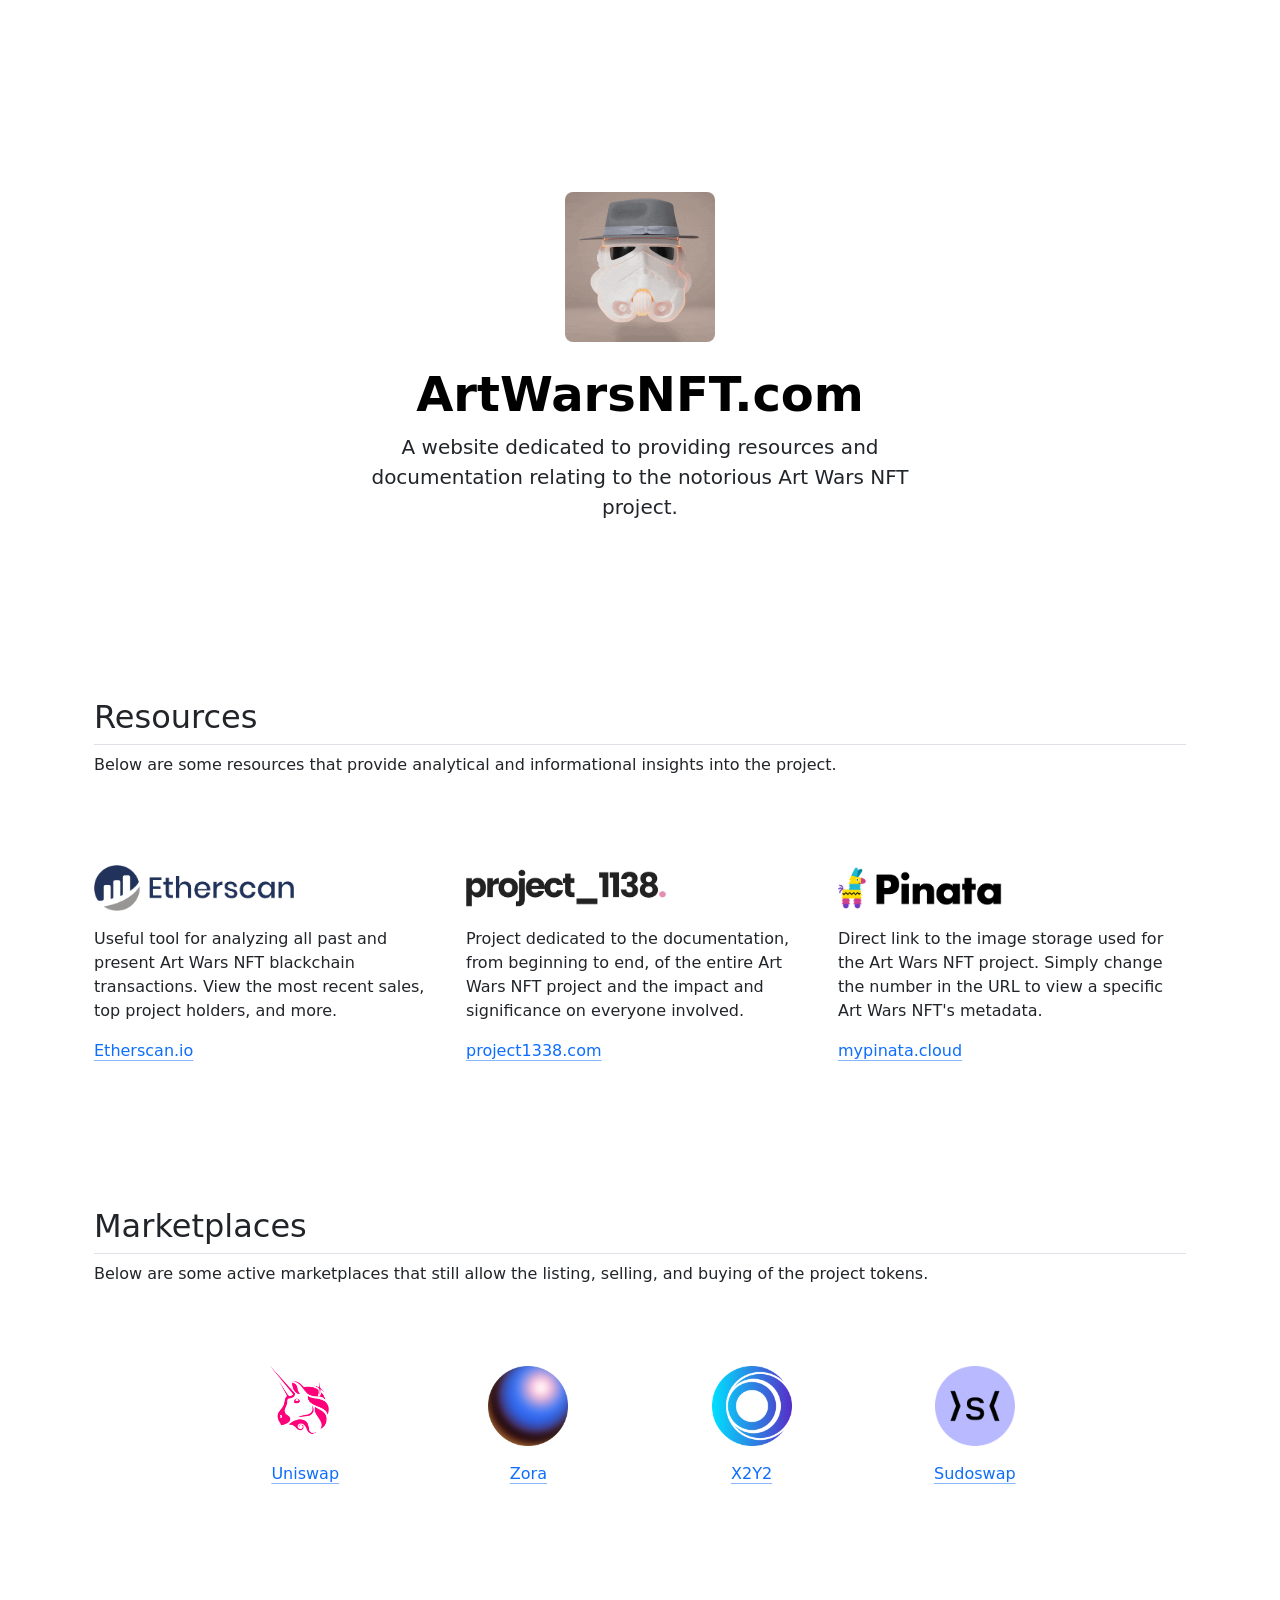
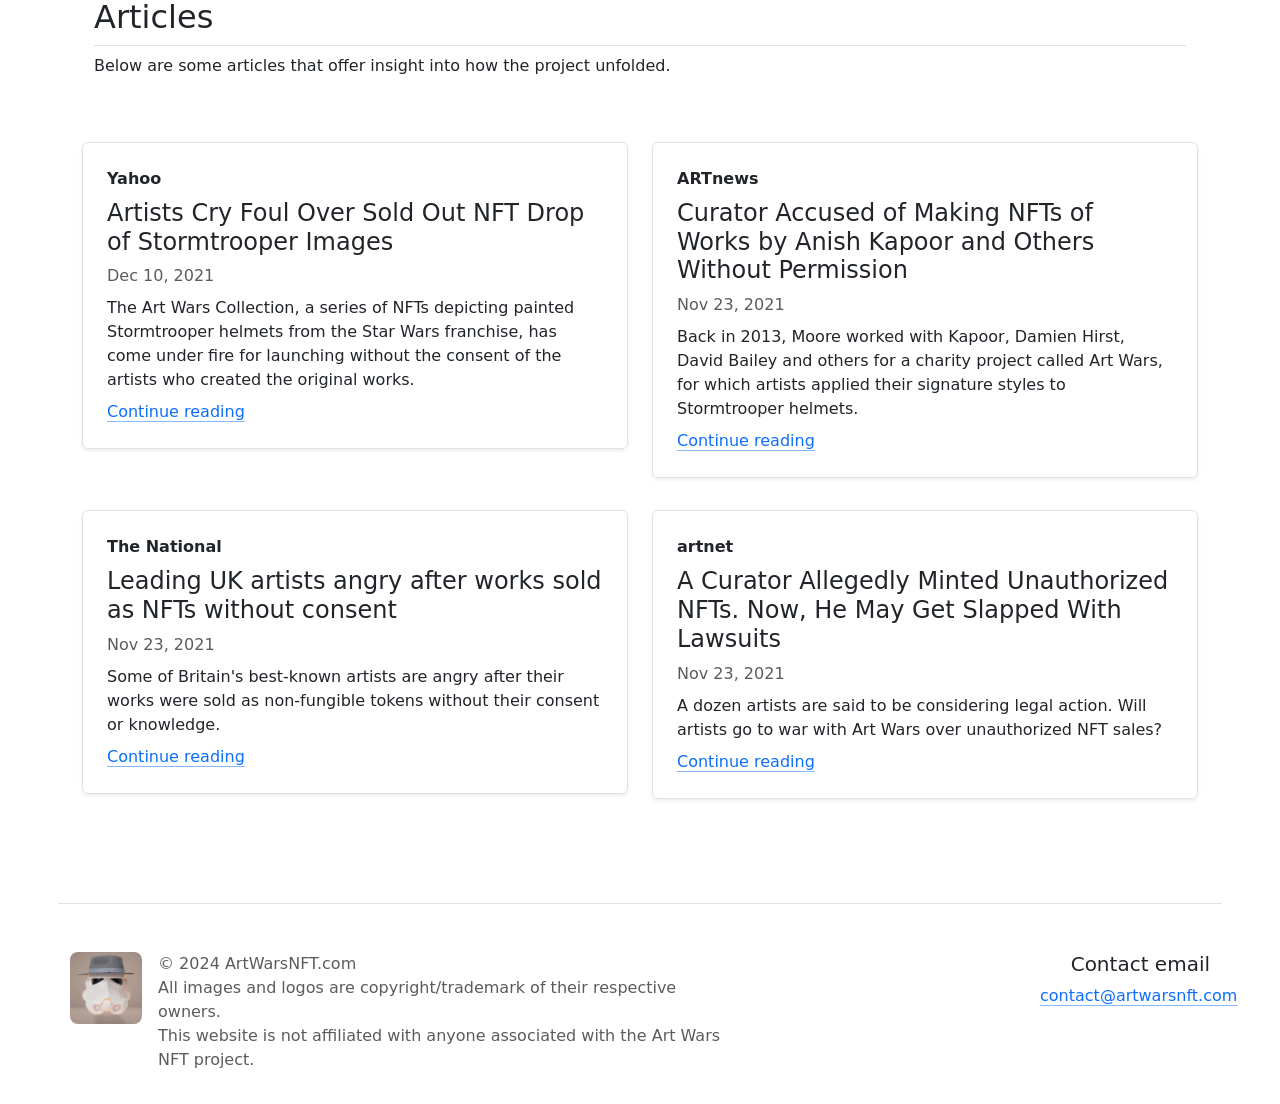
==== index.html @ f111740d "Update index.html -mintable" ====
<!DOCTYPE html>
<html lang="en">
<head>
    <meta charset="UTF-8">
    <meta name="viewport" content="width=device-width, initial-scale=1.0">
    <title>ArtWarsNFT.com</title>
    <link href="https://cdn.jsdelivr.net/npm/bootstrap@5.3.3/dist/css/bootstrap.min.css" rel="stylesheet" integrity="sha384-QWTKZyjpPEjISv5WaRU9OFeRpok6YctnYmDr5pNlyT2bRjXh0JMhjY6hW+ALEwIH" crossorigin="anonymous">
    <style> .rounded-logo { border-radius: 8px; } </style>
</head>
<body>

    <div class="px-4 py-5 my-5 text-center">
        <div class="container mt-5 pt-5 pb-2 ">
            <img class="d-block mx-auto mb-4 rounded-logo" src="images/awnc.gif" alt="art wars gif" width="150" height="150" />
            <h1 class="display-5 fw-bold text-body-emphasis">ArtWarsNFT.com</h1>
            <div class="col-lg-6 mx-auto">
                <p class="lead mb-4">A website dedicated to providing resources and documentation relating to the notorious Art Wars NFT project.</p>

            </div>
        </div>
    </div>

    <div class="container px-4 py-5">
        <h2 class="pb-2 border-bottom">Resources</h2>
        <p>Below are some resources that provide analytical and informational insights into the project.</p>
        <div class="row g-4 py-5 row-cols-1 row-cols-lg-3">
          <div class="feature col pt-4">
            <div class="feature-icon d-inline-flex align-items-center justify-content-center fs-2 mb-3">
              <img src="images/etherscan.png" width="200" >
            </div>
            
            <p>Useful tool for analyzing all past and present Art Wars NFT blackchain transactions. View the most recent sales, top project holders, and more.</p>
            <a href="https://etherscan.io/token/0x3c76001c4d31c7f25a10235dda4ecddfe5e719f4" target="_blank" class="icon-link">
              Etherscan.io
              
            </a>
          </div>
          <div class="feature col pt-4">
            <div class="feature-icon d-inline-flex align-items-center justify-content-center fs-2 mb-3">
              <img src="images/project1138.png" width="200" >
            </div>
            
            <p>Project dedicated to the documentation, from beginning to end, of the entire Art Wars NFT project and the impact and significance on everyone involved.</p>
            <a href="https://project1138.com/" target="_blank" class="icon-link">
              project1338.com
              
            </a>
          </div>
          <div class="feature col pt-4">
            <div class="feature-icon d-inline-flex align-items-center justify-content-center fs-2 mb-3">
              <img src="images/pinata.png" width="200" >
            </div>
            <p>Direct link to the image storage used for the Art Wars NFT project. Simply change the number in the URL to view a specific Art Wars NFT's metadata.</p>
            <a href="https://artwars.mypinata.cloud/ipfs/QmUxQBiUEwBTN5t7ogq44CFn9vtU46pekRr1heavb2qEKp/1" target="_blank" class="icon-link">
              mypinata.cloud
            </a>
          </div>
        </div>
      </div>

    <div class="container px-4 pt-5">
        <h2 class="pb-2 border-bottom">Marketplaces</h2>
        <p>Below are some active marketplaces that still allow the listing, selling, and buying of the project tokens.</p>
        <div class="row g-4 py-5 row-cols-2 row-cols-md-5 justify-content-center text-center">
            <div class="feature col pt-3">
                <div class="d-inline-flex align-items-center justify-content-center fs-2 mb-3">
                    <img src="images/uniswap.png" width="80" />
                </div>
                <p><a href="https://app.uniswap.org/nfts/collection/0x3c76001c4d31c7f25a10235dda4ecddfe5e719f4" target="_blank" class="icon-link">Uniswap</a></p>
            </div>
            <div class="feature col pt-3">
                <div class="d-inline-flex align-items-center justify-content-center fs-2 mb-3">
                    <img src="images/zora.png" width="80" />
                </div>
                <p><a href="https://zora.co/collect/eth:0x3c76001c4d31c7f25a10235dda4ecddfe5e719f4" target="_blank" class="icon-link">Zora</a></p>
            </div>
            <div class="feature col pt-3">
                <div class="d-inline-flex align-items-center justify-content-center fs-2 mb-3">
                    <img src="images/x2y2.png" width="80" />
                </div>
                <p><a href="https://x2y2.io/collection/art-warsnft/items" target="_blank" class="icon-link">X2Y2</a></p>
            </div>
            <div class="feature col pt-3">
                <div class="d-inline-flex align-items-center justify-content-center fs-2 mb-3">
                    <img src="images/sudoswap.png" width="80" />
                </div>
                <p><a href="https://sudoswap.xyz/#/browse/activity/0x3c76001c4d31c7f25a10235dda4ecddfe5e719f4" target="_blank" class="icon-link">Sudoswap</a></p>
            </div>
        </div>
    </div>


    <div class="container px-4 py-5">
        <h2 class="pb-2 border-bottom">Articles</h2>
        <p>Below are some articles that offer insight into how the project unfolded.</p>
    
    </div>

    <div class="container">
      <div class="row mb-2">
        <div class="col-md-6">
          <div class="row g-0 border rounded overflow-hidden flex-md-row mb-4 shadow-sm h-md-250 position-relative">
            <div class="col p-4 d-flex flex-column position-static">
              <strong class="d-inline-block mb-2 text-emphasis">Yahoo</strong>
              <h4 class="mb-0">Artists Cry Foul Over Sold Out NFT Drop of Stormtrooper Images</h4>
              <div class="mt-2 text-body-secondary">Dec 10, 2021</div>
              <p class="card-text my-2">The Art Wars Collection, a series of NFTs depicting painted Stormtrooper helmets from the Star Wars franchise, has come under fire for launching without the consent of the artists who created the original works.</p>
              <a href="https://finance.yahoo.com/news/artists-cry-foul-over-sold-170849057.html" target="_blank" class="icon-link gap-1 icon-link-hover stretched-link">
                Continue reading
              </a>
            </div>
          </div>
        </div>
        <div class="col-md-6">
          <div class="row g-0 border rounded overflow-hidden flex-md-row mb-4 shadow-sm h-md-250 position-relative">
            <div class="col p-4 d-flex flex-column position-static">
              <strong class="d-inline-block mb-2 text-emphasis">ARTnews</strong>
              <h4 class="mb-0">Curator Accused of Making NFTs of Works by Anish Kapoor and Others Without Permission</h4>
              <div class="mt-2 text-body-secondary">Nov 23, 2021</div>
              <p class="my-2">Back in 2013, Moore worked with Kapoor, Damien Hirst, David Bailey and others for a charity project called Art Wars, for which artists applied their signature styles to Stormtrooper helmets.</p>
              <a href="https://www.artnews.com/art-news/news/ben-moore-nft-theft-allegations-1234611145/" target="_blank" class="icon-link gap-1 icon-link-hover stretched-link">
                Continue reading
              </a>
            </div>
          </div>
        </div>
      </div>
    </div>

      <div class="container pb-4">
        <div class="row mb-2">
          <div class="col-md-6">
            <div class="row g-0 border rounded overflow-hidden flex-md-row mb-4 shadow-sm h-md-250 position-relative">
              <div class="col p-4 d-flex flex-column position-static">
                <strong class="d-inline-block mb-2 text-emphasis">The National</strong>
                <h4 class="mb-0">Leading UK artists angry after works sold as NFTs without consent</h4>
                <div class="mt-2 text-body-secondary">Nov 23, 2021</div>
                <p class="card-text my-2">Some of Britain's best-known artists are angry after their works were sold as non-fungible tokens without their consent or knowledge.</p>
                <a href="https://www.thenationalnews.com/world/uk-news/2021/11/23/leading-uk-artists-angry-after-works-sold-as-nfts-without-consent/" target="_blank" class="icon-link gap-1 icon-link-hover stretched-link">
                  Continue reading
                </a>
              </div>
            </div>
          </div>
          <div class="col-md-6">
            <div class="row g-0 border rounded overflow-hidden flex-md-row mb-4 shadow-sm h-md-250 position-relative">
              <div class="col p-4 d-flex flex-column position-static">
                <strong class="d-inline-block mb-2 text-emphasis">artnet</strong>
                <h4 class="mb-0">A Curator Allegedly Minted Unauthorized NFTs. Now, He May Get Slapped With Lawsuits</h4>
                <div class="mt-2 text-body-secondary">Nov 23, 2021</div>
                <p class="my-2">A dozen artists are said to be considering legal action. Will artists go to war with Art Wars over unauthorized NFT sales?</p>
                <a href="https://www.artnews.com/art-news/news/ben-moore-nft-theft-allegations-1234611145/" target="_blank" class="icon-link gap-1 icon-link-hover stretched-link">
                  Continue reading
                </a>
              </div>
            </div>
          </div>
        </div>
      </div>

    <div class="container pt-5 px-4 px-sm-0">
        <footer class="row pt-5 pb-3 border-top">
            <div class="col-12 col-lg-7 mb-3 order-4 order-lg-1 d-flex ">
                <span class="align-items-center mb-3 link-body-emphasis text-decoration-none">
                    <img class="bi me-3 rounded-logo" src="images/awnc.gif" alt="art wars gif" width="72" height="72" /> 
                </span>
                <span class="text-body-secondary">&copy; 2024 ArtWarsNFT.com <br>All images and logos are copyright/trademark of their respective owners. <br>This website is not affiliated with anyone associated with the Art Wars NFT project.</span>
            </div>

            <div class="col-0 col-lg-3 mb-3 order-3 order-lg-2">
                <p></p>
            </div>

            <div class="col-12 col-sm-6 col-lg-2 mb-3 order-2 order-lg-4 text-md-end">
                <h5>Contact email</h5>
                <ul class="nav flex-column">
                    <li class="nav-item mb-2"><a href="mailto:contact@artwarsnft.com" target="_blank" class="icon-link">contact@artwarsnft.com</a></li>
                </ul>
            </div>
        </footer>
    </div>

    <script src="https://cdn.jsdelivr.net/npm/bootstrap@5.3.3/dist/js/bootstrap.bundle.min.js" integrity="sha384-YvpcrYf0tY3lHB60NNkmXc5s9fDVZLESaAA55NDzOxhy9GkcIdslK1eN7N6jIeHz" crossorigin="anonymous"></script>
    <script src="script.js"></script>
</body>
</html>
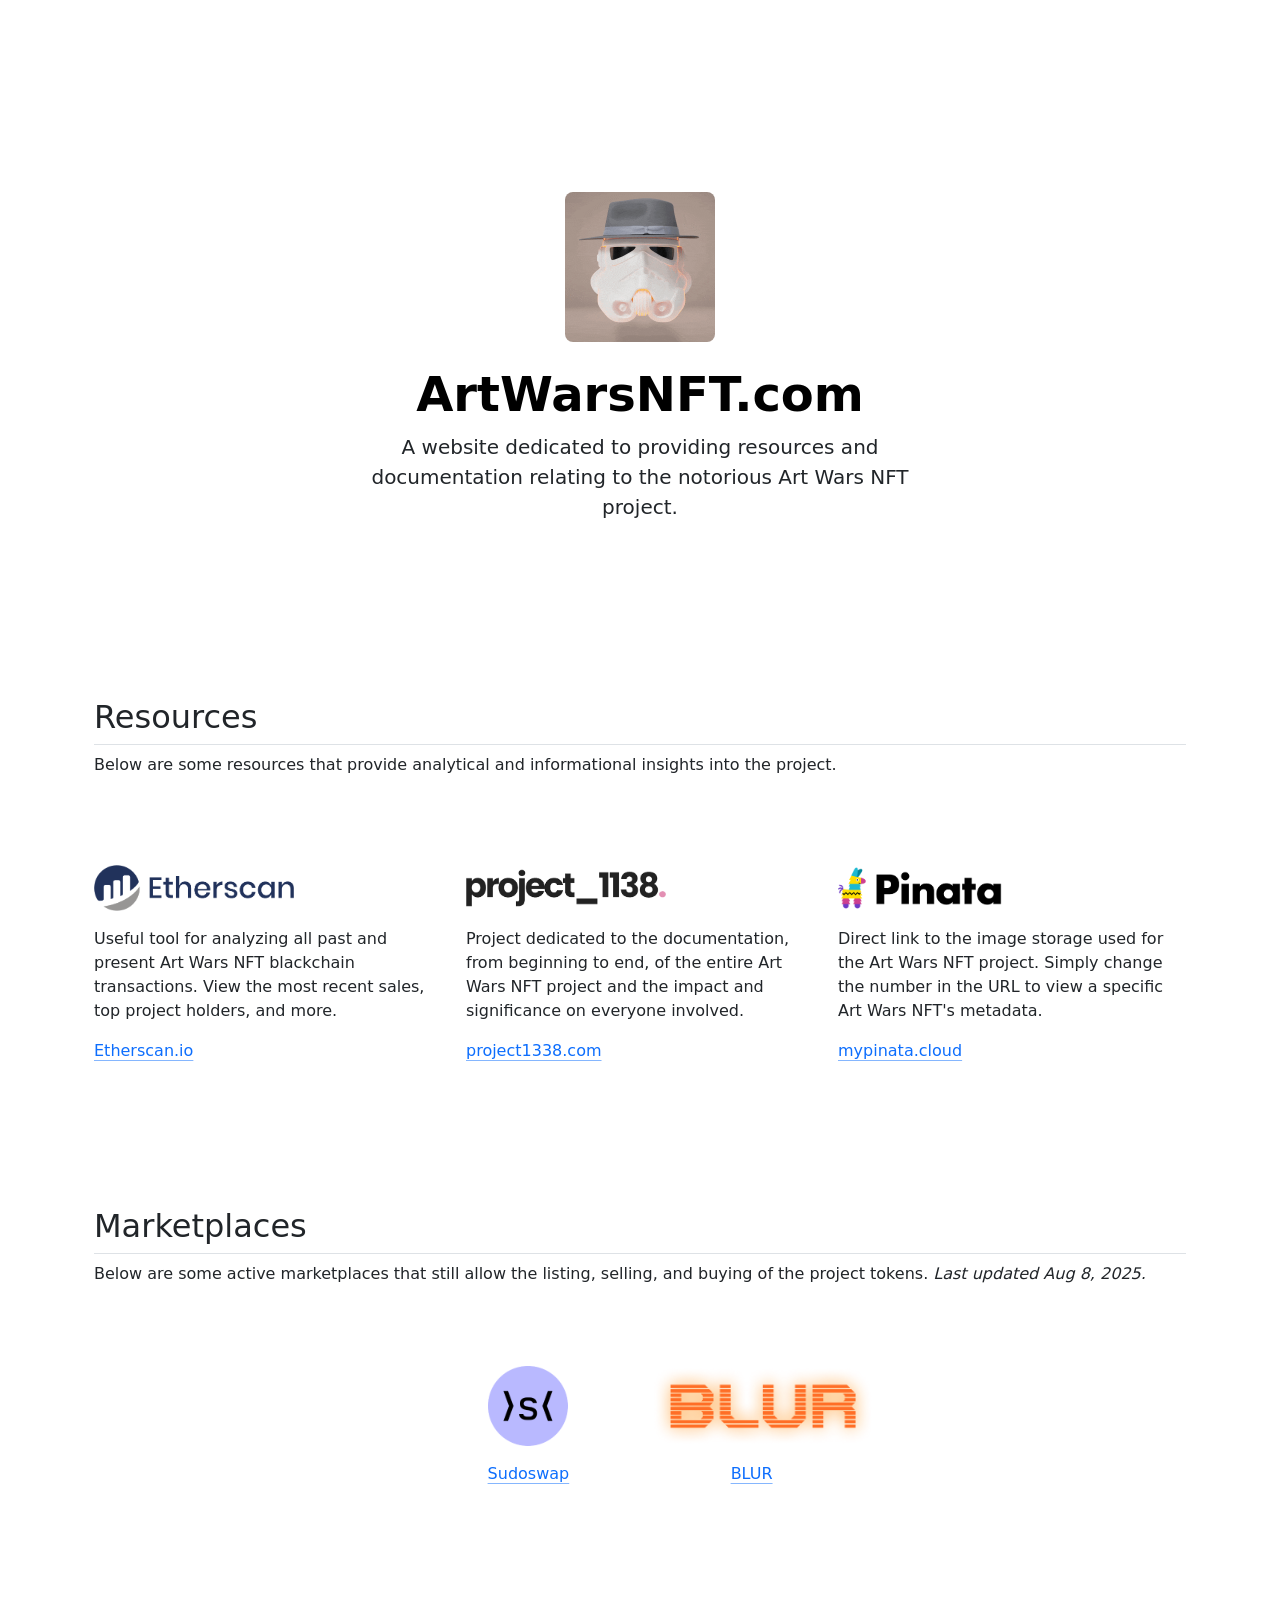
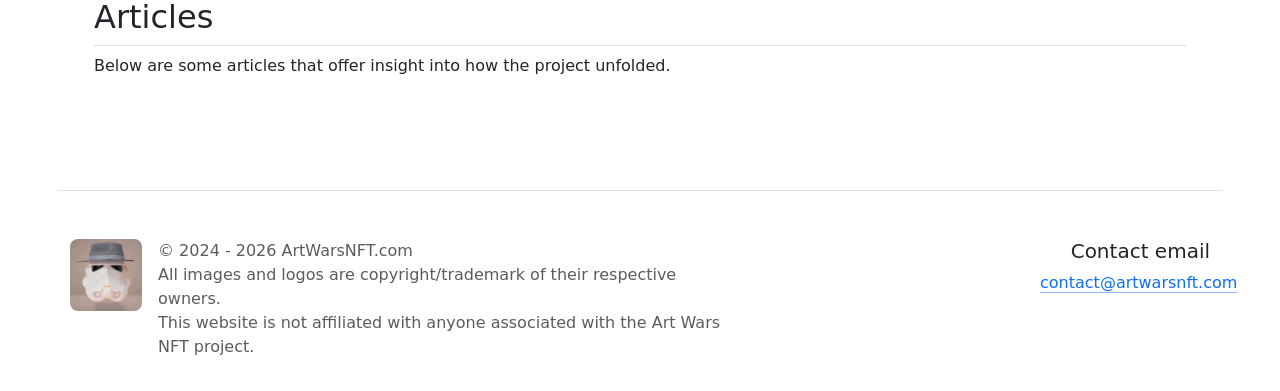
==== commit c650404b: "Add files via upload +favicon +rss feed" ====
--- a/index.html
+++ b/index.html
@@ -1,11 +1,23 @@
 <!DOCTYPE html>
 <html lang="en">
 <head>
-    <meta charset="UTF-8">
-    <meta name="viewport" content="width=device-width, initial-scale=1.0">
-    <title>ArtWarsNFT.com</title>
-    <link href="https://cdn.jsdelivr.net/npm/bootstrap@5.3.3/dist/css/bootstrap.min.css" rel="stylesheet" integrity="sha384-QWTKZyjpPEjISv5WaRU9OFeRpok6YctnYmDr5pNlyT2bRjXh0JMhjY6hW+ALEwIH" crossorigin="anonymous">
-    <style> .rounded-logo { border-radius: 8px; } </style>
+  <meta charset="UTF-8">
+  <meta name="viewport" content="width=device-width, initial-scale=1.0">
+  <title>ArtWarsNFT.com</title>
+
+  <link rel="apple-touch-icon" sizes="180x180" href="favicon/apple-touch-icon.png">
+  <link rel="icon" type="image/png" sizes="32x32" href="favicon/favicon-32x32.png">
+  <link rel="icon" type="image/png" sizes="16x16" href="favicon/favicon-16x16.png">
+  <link rel="manifest" href="favicon/site.webmanifest">
+
+  <link href="https://cdn.jsdelivr.net/npm/bootstrap@5.3.3/dist/css/bootstrap.min.css" rel="stylesheet" integrity="sha384-QWTKZyjpPEjISv5WaRU9OFeRpok6YctnYmDr5pNlyT2bRjXh0JMhjY6hW+ALEwIH" crossorigin="anonymous">
+
+  <style> 
+    .rounded-logo { border-radius: 8px; } 
+    .rss2html { padding: 0 30px; max-width: 1200px; }
+    .rss2html h3 { display: none; } 
+    .rss2html h4 { display: none; }
+  </style>
 </head>
 <body>
 
@@ -60,32 +72,23 @@
 
     <div class="container px-4 pt-5">
         <h2 class="pb-2 border-bottom">Marketplaces</h2>
-        <p>Below are some active marketplaces that still allow the listing, selling, and buying of the project tokens.</p>
+        <p>Below are some active marketplaces that still allow the listing, selling, and buying of the project tokens. <i>Last updated Aug 8, 2025.</i></p>
         <div class="row g-4 py-5 row-cols-2 row-cols-md-5 justify-content-center text-center">
+
             <div class="feature col pt-3">
                 <div class="d-inline-flex align-items-center justify-content-center fs-2 mb-3">
-                    <img src="images/uniswap.png" width="80" />
-                </div>
-                <p><a href="https://app.uniswap.org/nfts/collection/0x3c76001c4d31c7f25a10235dda4ecddfe5e719f4" target="_blank" class="icon-link">Uniswap</a></p>
-            </div>
-            <div class="feature col pt-3">
-                <div class="d-inline-flex align-items-center justify-content-center fs-2 mb-3">
-                    <img src="images/zora.png" width="80" />
-                </div>
-                <p><a href="https://zora.co/collect/eth:0x3c76001c4d31c7f25a10235dda4ecddfe5e719f4" target="_blank" class="icon-link">Zora</a></p>
-            </div>
-            <div class="feature col pt-3">
-                <div class="d-inline-flex align-items-center justify-content-center fs-2 mb-3">
-                    <img src="images/x2y2.png" width="80" />
-                </div>
-                <p><a href="https://x2y2.io/collection/art-warsnft/items" target="_blank" class="icon-link">X2Y2</a></p>
-            </div>
-            <div class="feature col pt-3">
-                <div class="d-inline-flex align-items-center justify-content-center fs-2 mb-3">
-                    <img src="images/sudoswap.png" width="80" />
+                    <img src="images/sudoswap.png" height="80" />
                 </div>
                 <p><a href="https://sudoswap.xyz/#/browse/activity/0x3c76001c4d31c7f25a10235dda4ecddfe5e719f4" target="_blank" class="icon-link">Sudoswap</a></p>
             </div>
+
+            <div class="feature col pt-3">
+                <div class="d-inline-flex align-items-center justify-content-center fs-2 mb-3">
+                    <img src="images/blur.png" height="80" />
+                </div>
+                <p><a href="https://blur.io/eth/collection/0x3c76001c4D31C7F25A10235ddA4eCDDFe5E719f4" target="_blank" class="icon-link">BLUR</a></p>
+            </div>
+
         </div>
     </div>
 
@@ -96,67 +99,9 @@
     
     </div>
 
-    <div class="container">
-      <div class="row mb-2">
-        <div class="col-md-6">
-          <div class="row g-0 border rounded overflow-hidden flex-md-row mb-4 shadow-sm h-md-250 position-relative">
-            <div class="col p-4 d-flex flex-column position-static">
-              <strong class="d-inline-block mb-2 text-emphasis">Yahoo</strong>
-              <h4 class="mb-0">Artists Cry Foul Over Sold Out NFT Drop of Stormtrooper Images</h4>
-              <div class="mt-2 text-body-secondary">Dec 10, 2021</div>
-              <p class="card-text my-2">The Art Wars Collection, a series of NFTs depicting painted Stormtrooper helmets from the Star Wars franchise, has come under fire for launching without the consent of the artists who created the original works.</p>
-              <a href="https://finance.yahoo.com/news/artists-cry-foul-over-sold-170849057.html" target="_blank" class="icon-link gap-1 icon-link-hover stretched-link">
-                Continue reading
-              </a>
-            </div>
-          </div>
-        </div>
-        <div class="col-md-6">
-          <div class="row g-0 border rounded overflow-hidden flex-md-row mb-4 shadow-sm h-md-250 position-relative">
-            <div class="col p-4 d-flex flex-column position-static">
-              <strong class="d-inline-block mb-2 text-emphasis">ARTnews</strong>
-              <h4 class="mb-0">Curator Accused of Making NFTs of Works by Anish Kapoor and Others Without Permission</h4>
-              <div class="mt-2 text-body-secondary">Nov 23, 2021</div>
-              <p class="my-2">Back in 2013, Moore worked with Kapoor, Damien Hirst, David Bailey and others for a charity project called Art Wars, for which artists applied their signature styles to Stormtrooper helmets.</p>
-              <a href="https://www.artnews.com/art-news/news/ben-moore-nft-theft-allegations-1234611145/" target="_blank" class="icon-link gap-1 icon-link-hover stretched-link">
-                Continue reading
-              </a>
-            </div>
-          </div>
-        </div>
-      </div>
+    <div class="container rss2html">
+      <script src="http://rss.bloople.net/?url=https%3A%2F%2Fnews.google.com%2Frss%2Fsearch%3Fq%3Dart%2Bwars%2Bnft%26hl%3Den-US%26gl%3DUS%26ceid%3DUS%3Aen&limit=14&showtitle=false&type=js"></script>
     </div>
-
-      <div class="container pb-4">
-        <div class="row mb-2">
-          <div class="col-md-6">
-            <div class="row g-0 border rounded overflow-hidden flex-md-row mb-4 shadow-sm h-md-250 position-relative">
-              <div class="col p-4 d-flex flex-column position-static">
-                <strong class="d-inline-block mb-2 text-emphasis">The National</strong>
-                <h4 class="mb-0">Leading UK artists angry after works sold as NFTs without consent</h4>
-                <div class="mt-2 text-body-secondary">Nov 23, 2021</div>
-                <p class="card-text my-2">Some of Britain's best-known artists are angry after their works were sold as non-fungible tokens without their consent or knowledge.</p>
-                <a href="https://www.thenationalnews.com/world/uk-news/2021/11/23/leading-uk-artists-angry-after-works-sold-as-nfts-without-consent/" target="_blank" class="icon-link gap-1 icon-link-hover stretched-link">
-                  Continue reading
-                </a>
-              </div>
-            </div>
-          </div>
-          <div class="col-md-6">
-            <div class="row g-0 border rounded overflow-hidden flex-md-row mb-4 shadow-sm h-md-250 position-relative">
-              <div class="col p-4 d-flex flex-column position-static">
-                <strong class="d-inline-block mb-2 text-emphasis">artnet</strong>
-                <h4 class="mb-0">A Curator Allegedly Minted Unauthorized NFTs. Now, He May Get Slapped With Lawsuits</h4>
-                <div class="mt-2 text-body-secondary">Nov 23, 2021</div>
-                <p class="my-2">A dozen artists are said to be considering legal action. Will artists go to war with Art Wars over unauthorized NFT sales?</p>
-                <a href="https://www.artnews.com/art-news/news/ben-moore-nft-theft-allegations-1234611145/" target="_blank" class="icon-link gap-1 icon-link-hover stretched-link">
-                  Continue reading
-                </a>
-              </div>
-            </div>
-          </div>
-        </div>
-      </div>
 
     <div class="container pt-5 px-4 px-sm-0">
         <footer class="row pt-5 pb-3 border-top">
@@ -164,7 +109,7 @@
                 <span class="align-items-center mb-3 link-body-emphasis text-decoration-none">
                     <img class="bi me-3 rounded-logo" src="images/awnc.gif" alt="art wars gif" width="72" height="72" /> 
                 </span>
-                <span class="text-body-secondary">&copy; 2024 ArtWarsNFT.com <br>All images and logos are copyright/trademark of their respective owners. <br>This website is not affiliated with anyone associated with the Art Wars NFT project.</span>
+                <span class="text-body-secondary">&copy; 2024 - <script>document.write(new Date().getFullYear())</script> ArtWarsNFT.com <br>All images and logos are copyright/trademark of their respective owners. <br>This website is not affiliated with anyone associated with the Art Wars NFT project.</span>
             </div>
 
             <div class="col-0 col-lg-3 mb-3 order-3 order-lg-2">
@@ -181,6 +126,5 @@
     </div>
 
     <script src="https://cdn.jsdelivr.net/npm/bootstrap@5.3.3/dist/js/bootstrap.bundle.min.js" integrity="sha384-YvpcrYf0tY3lHB60NNkmXc5s9fDVZLESaAA55NDzOxhy9GkcIdslK1eN7N6jIeHz" crossorigin="anonymous"></script>
-    <script src="script.js"></script>
 </body>
-</html>
+</html>
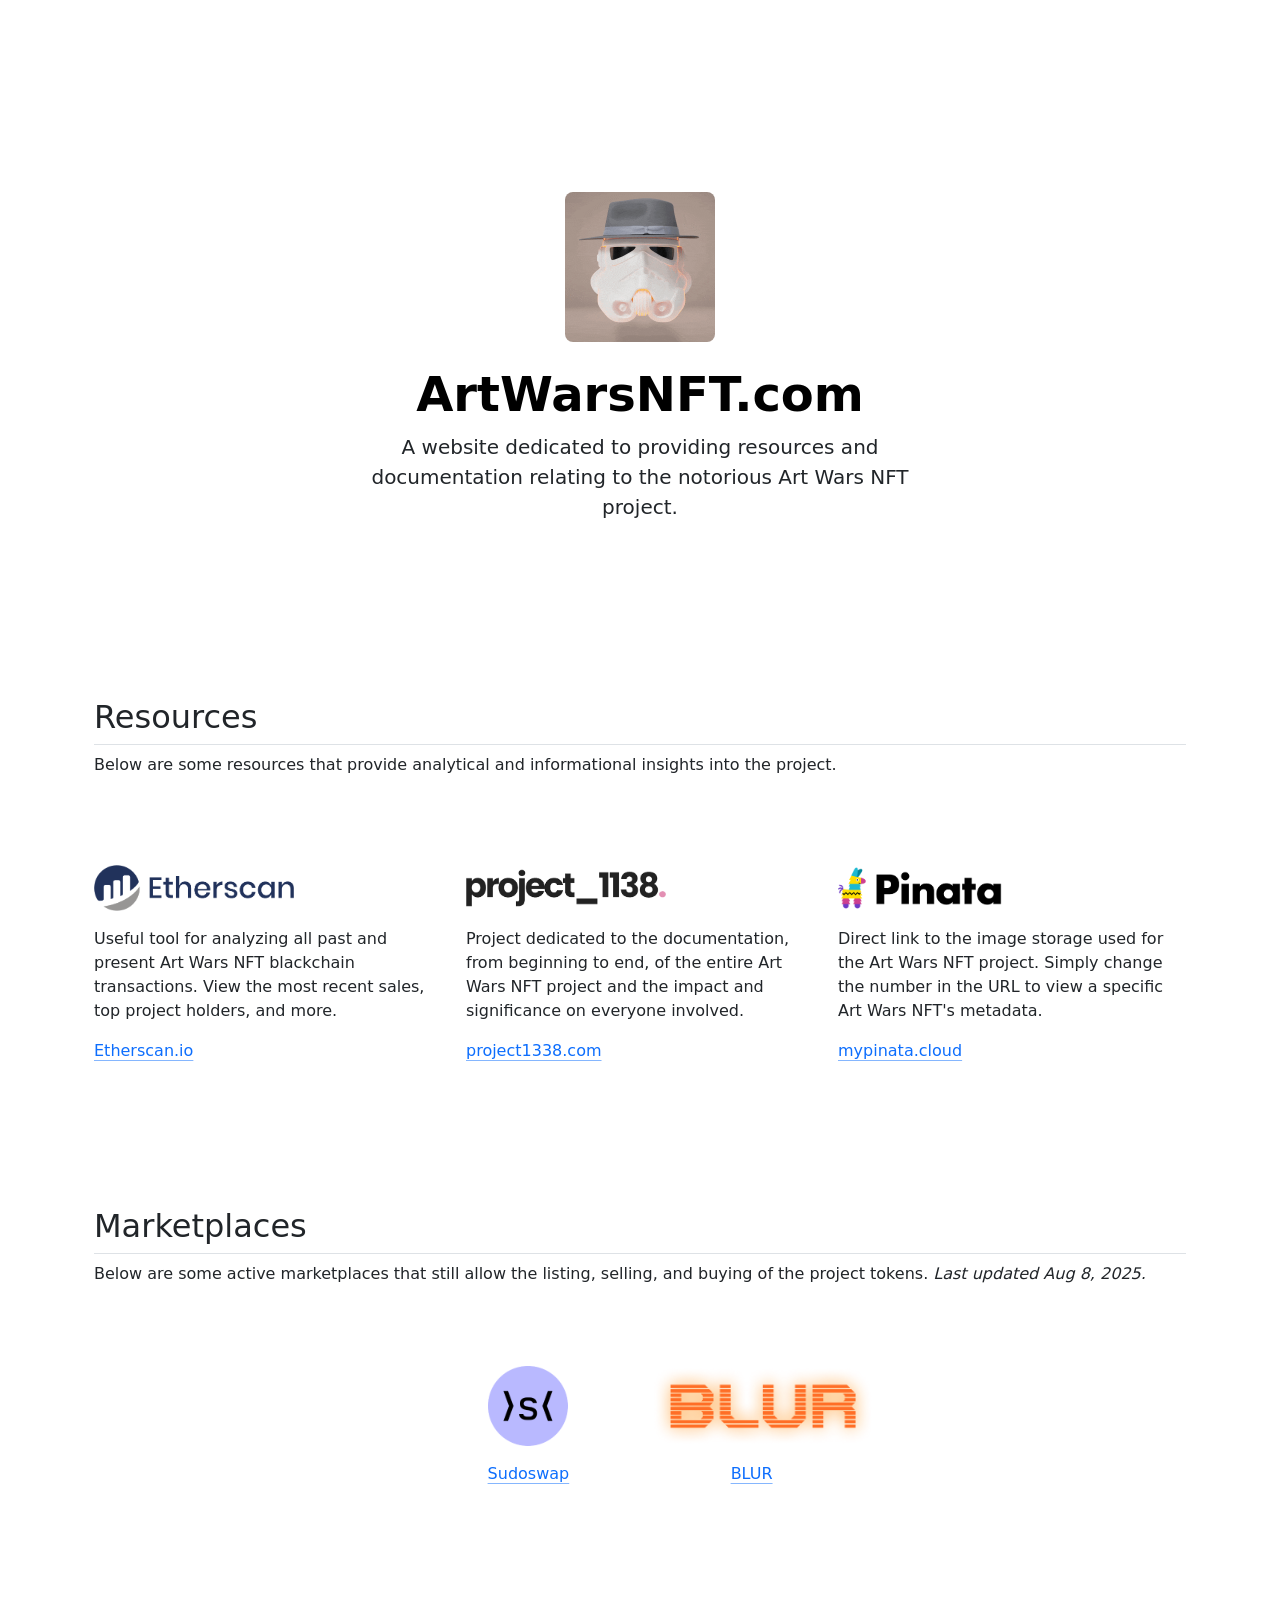
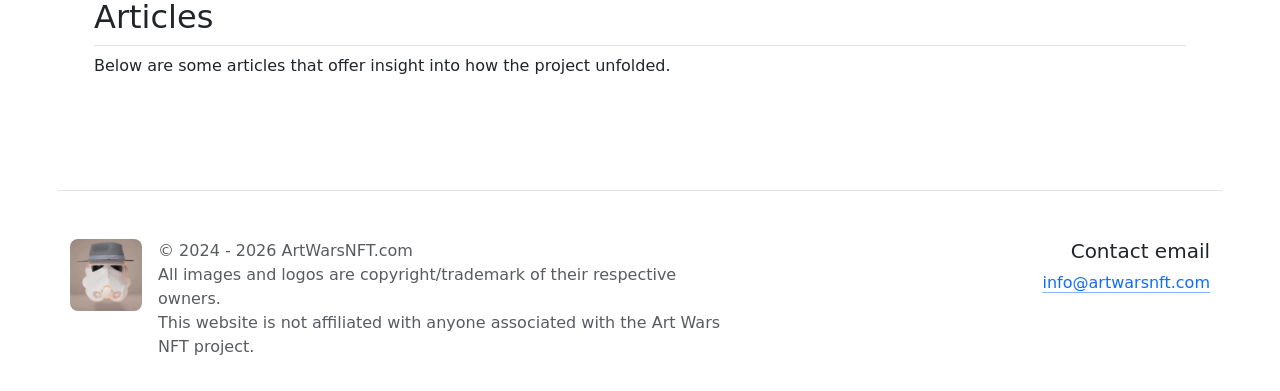
==== commit 8aa6867c: "Update index.html email change" ====
--- a/index.html
+++ b/index.html
@@ -119,7 +119,7 @@
             <div class="col-12 col-sm-6 col-lg-2 mb-3 order-2 order-lg-4 text-md-end">
                 <h5>Contact email</h5>
                 <ul class="nav flex-column">
-                    <li class="nav-item mb-2"><a href="mailto:contact@artwarsnft.com" target="_blank" class="icon-link">contact@artwarsnft.com</a></li>
+                    <li class="nav-item mb-2"><a href="mailto:info@artwarsnft.com" target="_blank" class="icon-link">info@artwarsnft.com</a></li>
                 </ul>
             </div>
         </footer>
@@ -127,4 +127,5 @@
 
     <script src="https://cdn.jsdelivr.net/npm/bootstrap@5.3.3/dist/js/bootstrap.bundle.min.js" integrity="sha384-YvpcrYf0tY3lHB60NNkmXc5s9fDVZLESaAA55NDzOxhy9GkcIdslK1eN7N6jIeHz" crossorigin="anonymous"></script>
 </body>
-</html>+
+</html>
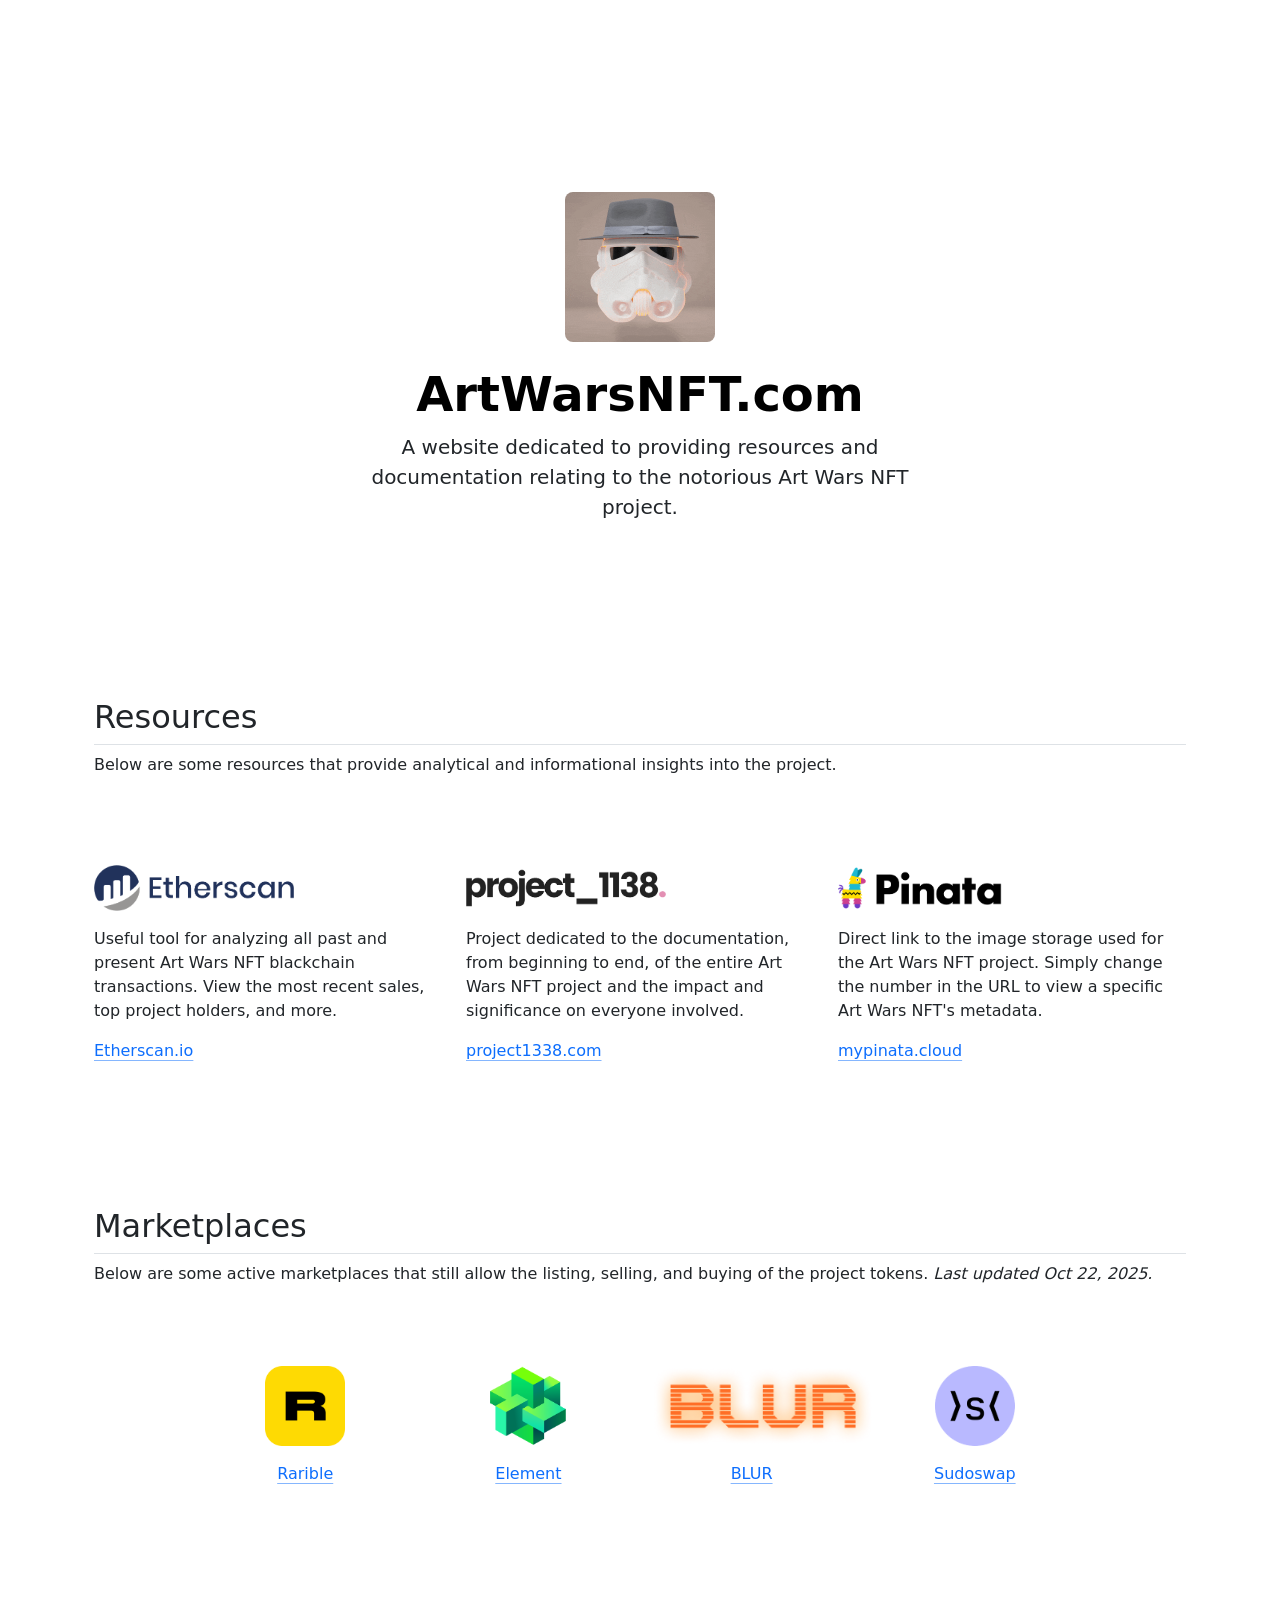
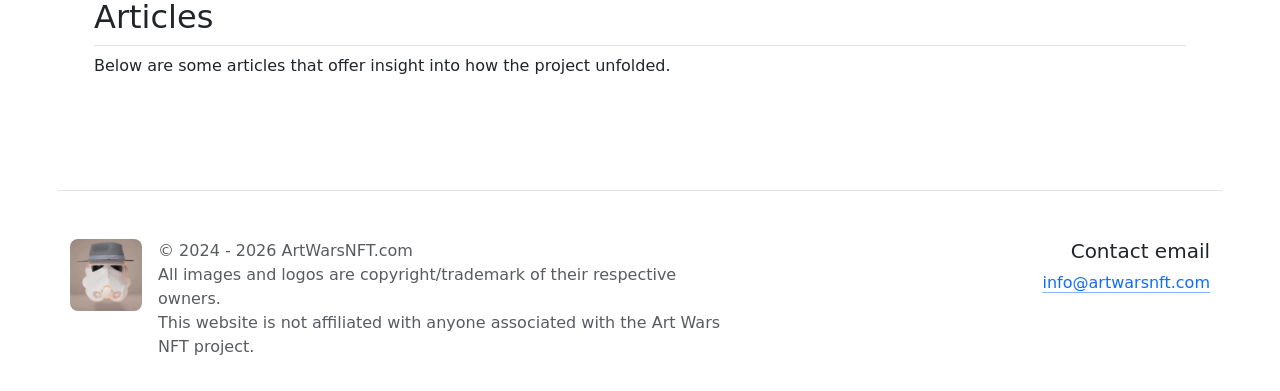
==== commit 78e2174f: "Add files via upload marketplace search update" ====
--- a/index.html
+++ b/index.html
@@ -72,21 +72,43 @@
 
     <div class="container px-4 pt-5">
         <h2 class="pb-2 border-bottom">Marketplaces</h2>
-        <p>Below are some active marketplaces that still allow the listing, selling, and buying of the project tokens. <i>Last updated Aug 8, 2025.</i></p>
+        <p>Below are some active marketplaces that still allow the listing, selling, and buying of the project tokens. <i>Last updated Oct 22, 2025.</i></p>
         <div class="row g-4 py-5 row-cols-2 row-cols-md-5 justify-content-center text-center">
 
             <div class="feature col pt-3">
                 <div class="d-inline-flex align-items-center justify-content-center fs-2 mb-3">
-                    <img src="images/sudoswap.png" height="80" />
+                    <a href="https://rarible.com/ethereum/collections/0x3c76001c4d31c7f25a10235dda4ecddfe5e719f4" target="_blank">
+                      <img src="images/rarible.png" height="80"/>
+                    </a>
                 </div>
-                <p><a href="https://sudoswap.xyz/#/browse/activity/0x3c76001c4d31c7f25a10235dda4ecddfe5e719f4" target="_blank" class="icon-link">Sudoswap</a></p>
+                <p><a href="https://rarible.com/ethereum/collections/0x3c76001c4d31c7f25a10235dda4ecddfe5e719f4" target="_blank" class="icon-link">Rarible</a></p>
             </div>
 
             <div class="feature col pt-3">
                 <div class="d-inline-flex align-items-center justify-content-center fs-2 mb-3">
-                    <img src="images/blur.png" height="80" />
+                    <a href="https://element.market/collections/art-warsnft" target="_blank">
+                      <img src="images/element.png" height="80"/>
+                    </a>
+                </div>
+                <p><a href="https://element.market/collections/art-warsnft" target="_blank" class="icon-link">Element</a></p>
+            </div>
+
+            <div class="feature col pt-3">
+                <div class="d-inline-flex align-items-center justify-content-center fs-2 mb-3">
+                    <a href="https://blur.io/eth/collection/0x3c76001c4D31C7F25A10235ddA4eCDDFe5E719f4" target="_blank">
+                      <img src="images/blur.png" height="80"/>
+                    </a>
                 </div>
                 <p><a href="https://blur.io/eth/collection/0x3c76001c4D31C7F25A10235ddA4eCDDFe5E719f4" target="_blank" class="icon-link">BLUR</a></p>
+            </div>
+
+            <div class="feature col pt-3">
+                <div class="d-inline-flex align-items-center justify-content-center fs-2 mb-3">
+                    <a href="https://sudoswap.xyz/#/browse/activity/0x3c76001c4d31c7f25a10235dda4ecddfe5e719f4" target="_blank">
+                      <img src="images/sudoswap.png" height="80"/>
+                    </a>
+                </div>
+                <p><a href="https://sudoswap.xyz/#/browse/activity/0x3c76001c4d31c7f25a10235dda4ecddfe5e719f4" target="_blank" class="icon-link">Sudoswap</a></p>
             </div>
 
         </div>
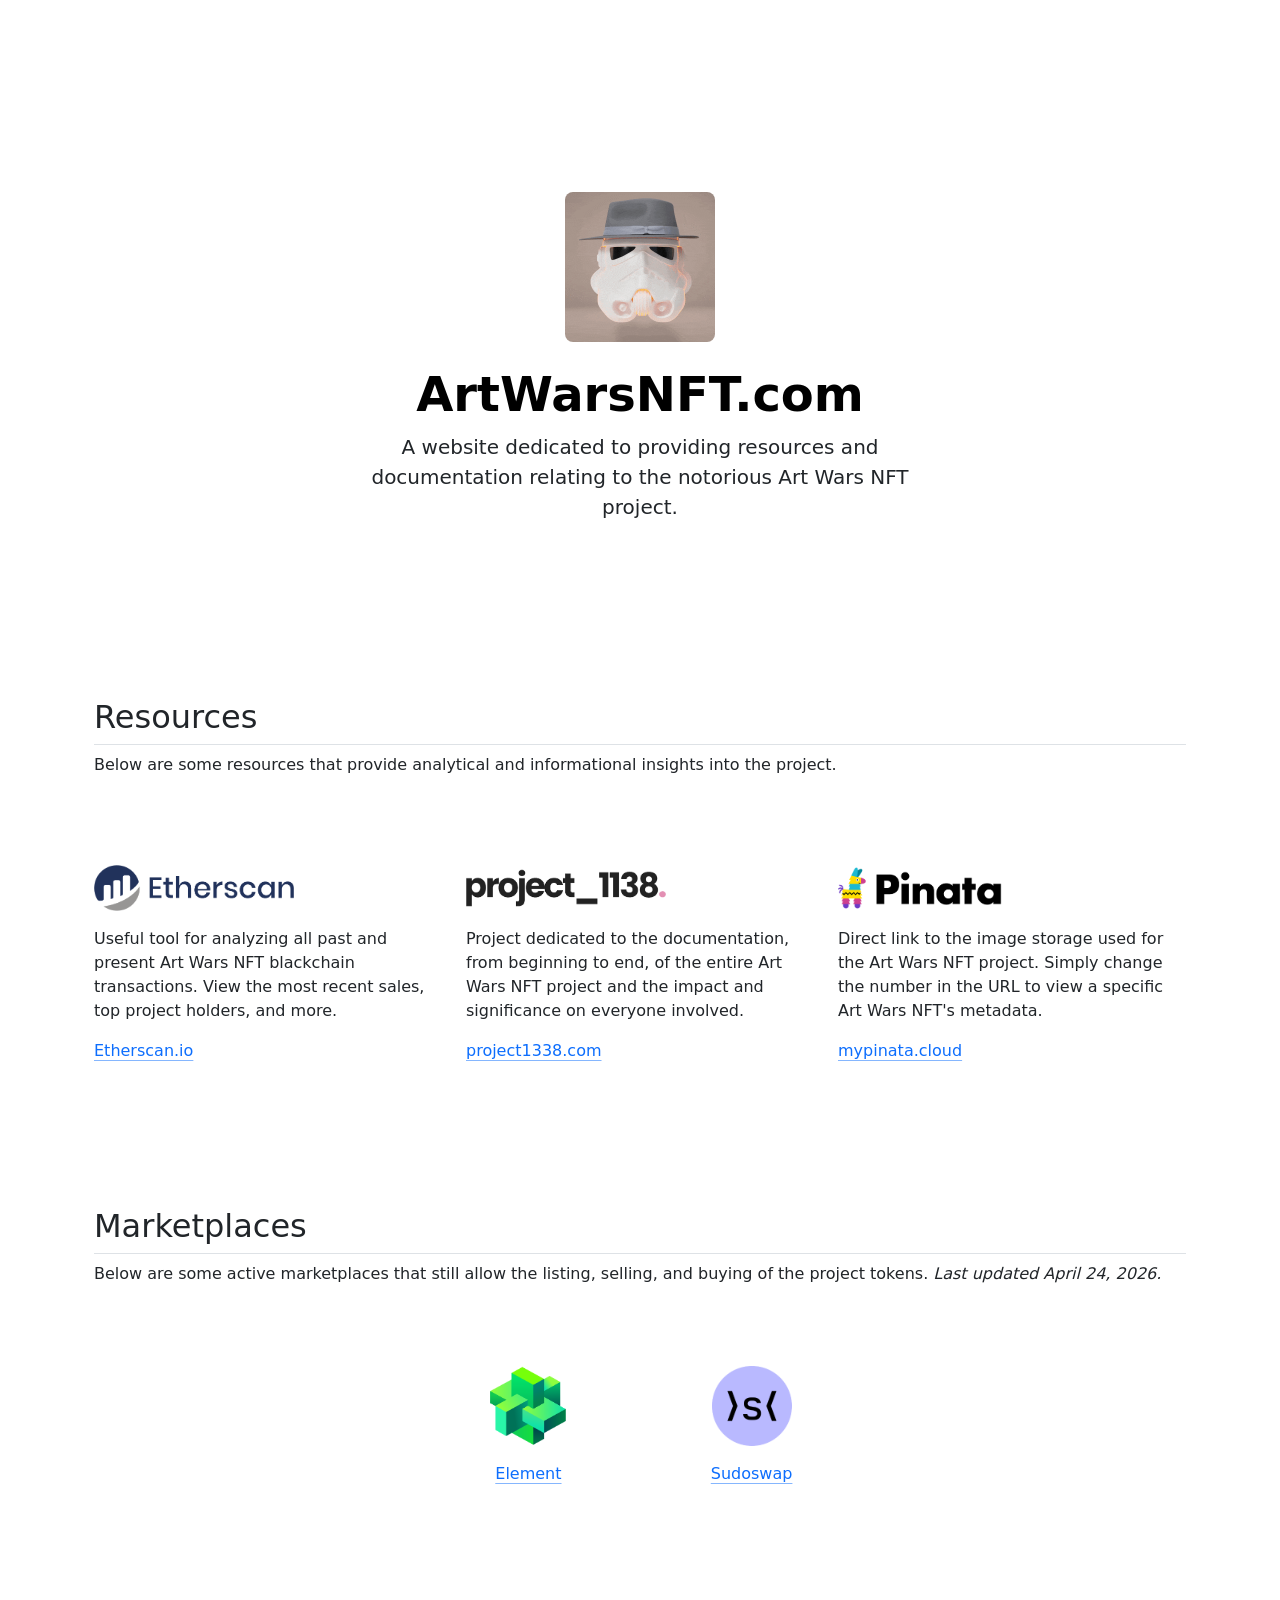
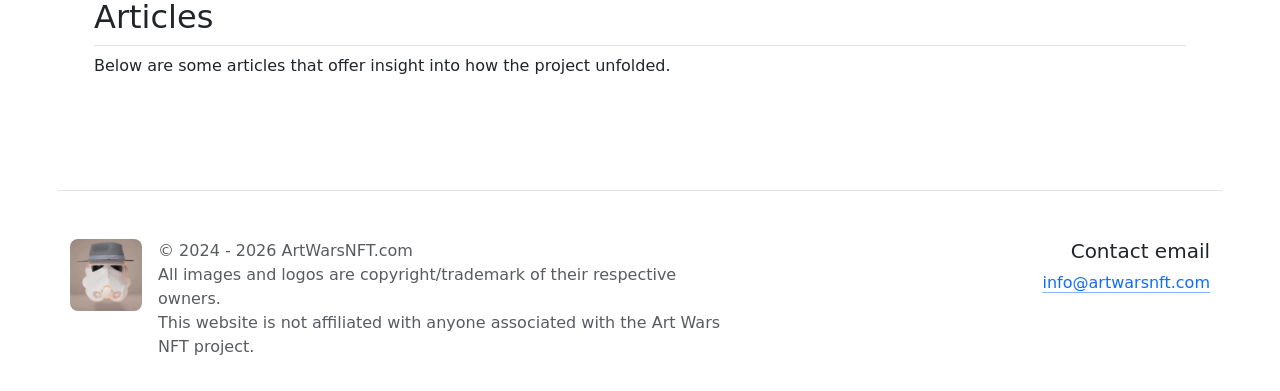
==== commit eb0fb349: "Update index.html -blur -rarible" ====
--- a/index.html
+++ b/index.html
@@ -72,17 +72,8 @@
 
     <div class="container px-4 pt-5">
         <h2 class="pb-2 border-bottom">Marketplaces</h2>
-        <p>Below are some active marketplaces that still allow the listing, selling, and buying of the project tokens. <i>Last updated Oct 22, 2025.</i></p>
+        <p>Below are some active marketplaces that still allow the listing, selling, and buying of the project tokens. <i>Last updated April 24, 2026.</i></p>
         <div class="row g-4 py-5 row-cols-2 row-cols-md-5 justify-content-center text-center">
-
-            <div class="feature col pt-3">
-                <div class="d-inline-flex align-items-center justify-content-center fs-2 mb-3">
-                    <a href="https://rarible.com/ethereum/collections/0x3c76001c4d31c7f25a10235dda4ecddfe5e719f4" target="_blank">
-                      <img src="images/rarible.png" height="80"/>
-                    </a>
-                </div>
-                <p><a href="https://rarible.com/ethereum/collections/0x3c76001c4d31c7f25a10235dda4ecddfe5e719f4" target="_blank" class="icon-link">Rarible</a></p>
-            </div>
 
             <div class="feature col pt-3">
                 <div class="d-inline-flex align-items-center justify-content-center fs-2 mb-3">
@@ -91,15 +82,6 @@
                     </a>
                 </div>
                 <p><a href="https://element.market/collections/art-warsnft" target="_blank" class="icon-link">Element</a></p>
-            </div>
-
-            <div class="feature col pt-3">
-                <div class="d-inline-flex align-items-center justify-content-center fs-2 mb-3">
-                    <a href="https://blur.io/eth/collection/0x3c76001c4D31C7F25A10235ddA4eCDDFe5E719f4" target="_blank">
-                      <img src="images/blur.png" height="80"/>
-                    </a>
-                </div>
-                <p><a href="https://blur.io/eth/collection/0x3c76001c4D31C7F25A10235ddA4eCDDFe5E719f4" target="_blank" class="icon-link">BLUR</a></p>
             </div>
 
             <div class="feature col pt-3">
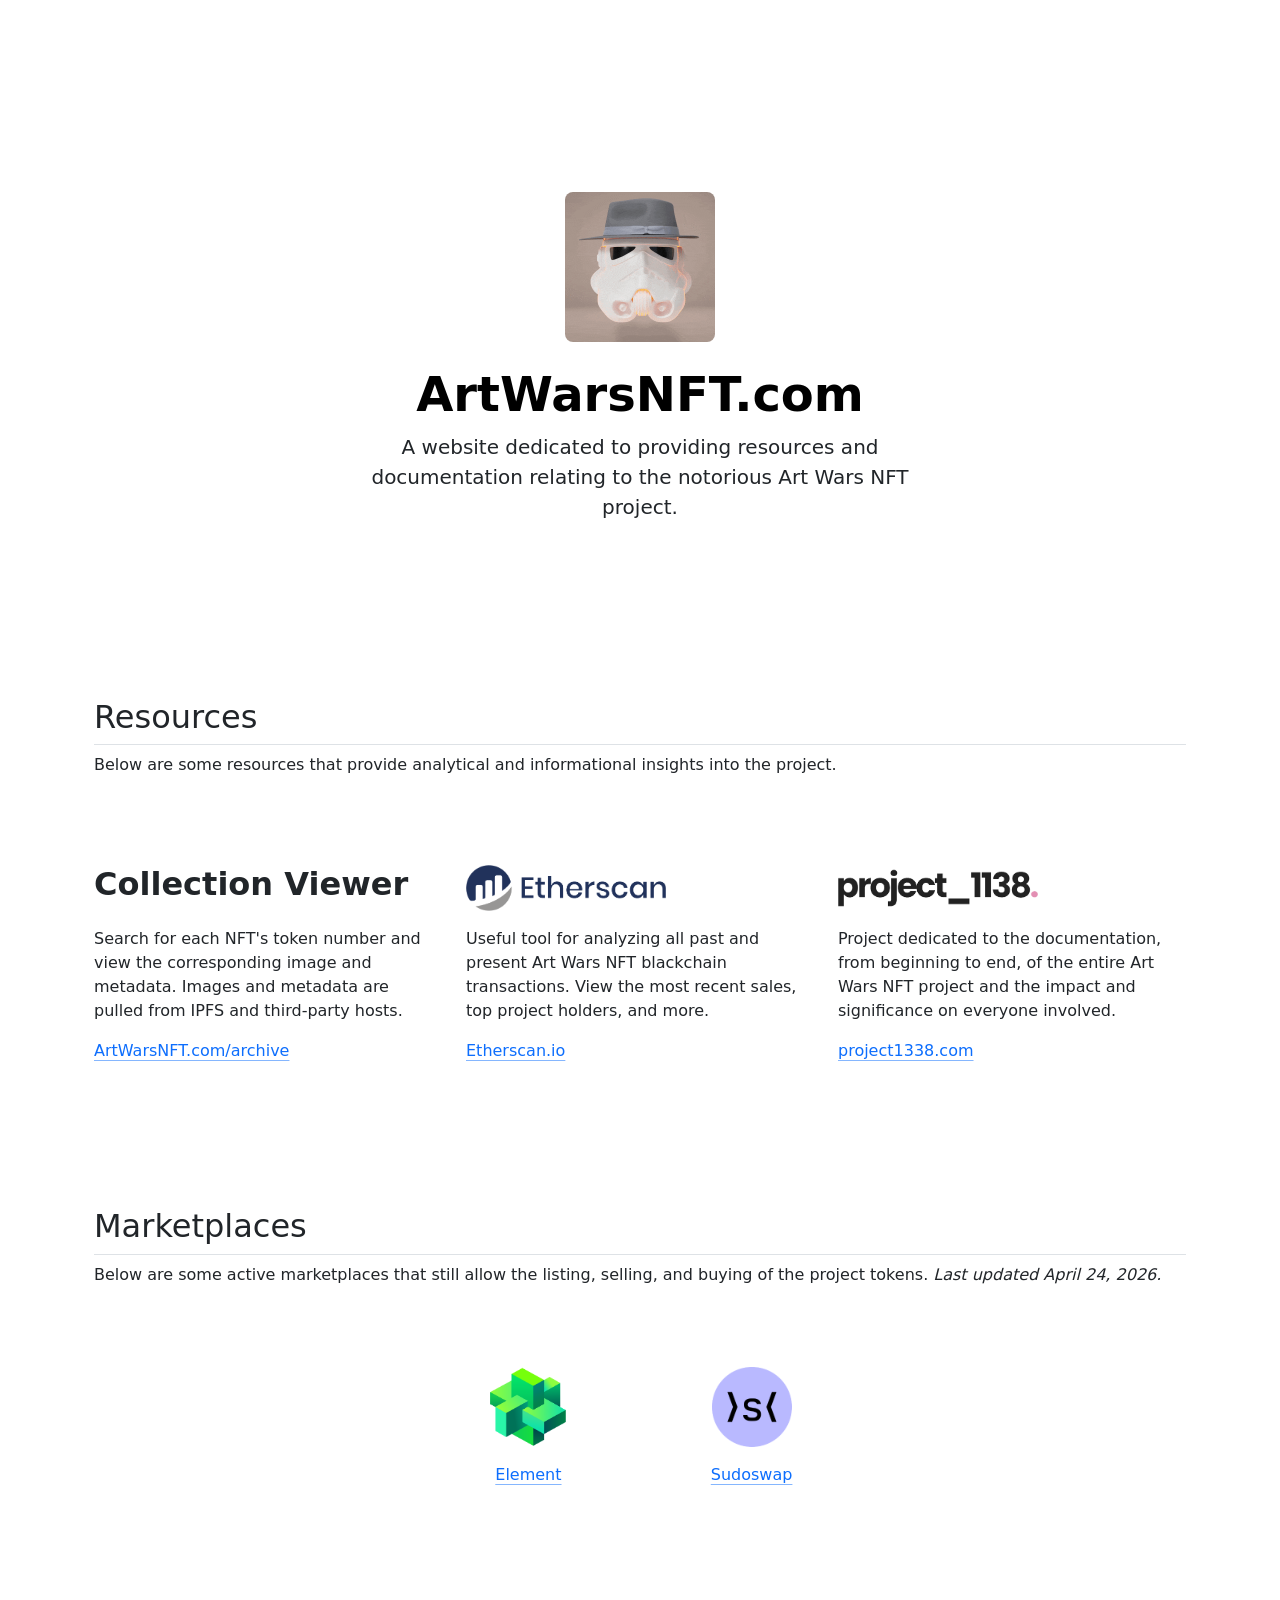
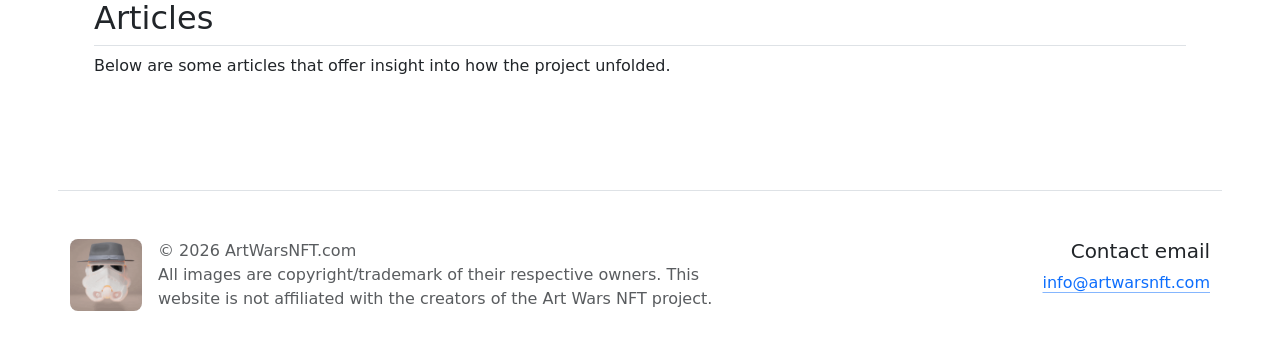
==== commit 2ccd9557: "added collection viewer" ====
--- a/index.html
+++ b/index.html
@@ -36,6 +36,17 @@
         <h2 class="pb-2 border-bottom">Resources</h2>
         <p>Below are some resources that provide analytical and informational insights into the project.</p>
         <div class="row g-4 py-5 row-cols-1 row-cols-lg-3">
+
+          <div class="feature col pt-4">
+            <div class="feature-icon d-inline-flex align-items-center justify-content-center fs-2 mb-3">
+            <h2 class=" fw-bold">Collection Viewer</h2>
+            </div>
+            <p>Search for each NFT's token number and view the corresponding image and metadata. Images and metadata are pulled from IPFS and third-party hosts.</p>
+            <a href="../archive/" target="_blank" class="icon-link">
+              ArtWarsNFT.com/archive
+            </a>
+          </div>
+
           <div class="feature col pt-4">
             <div class="feature-icon d-inline-flex align-items-center justify-content-center fs-2 mb-3">
               <img src="images/etherscan.png" width="200" >
@@ -47,6 +58,7 @@
               
             </a>
           </div>
+
           <div class="feature col pt-4">
             <div class="feature-icon d-inline-flex align-items-center justify-content-center fs-2 mb-3">
               <img src="images/project1138.png" width="200" >
@@ -58,15 +70,7 @@
               
             </a>
           </div>
-          <div class="feature col pt-4">
-            <div class="feature-icon d-inline-flex align-items-center justify-content-center fs-2 mb-3">
-              <img src="images/pinata.png" width="200" >
-            </div>
-            <p>Direct link to the image storage used for the Art Wars NFT project. Simply change the number in the URL to view a specific Art Wars NFT's metadata.</p>
-            <a href="https://artwars.mypinata.cloud/ipfs/QmUxQBiUEwBTN5t7ogq44CFn9vtU46pekRr1heavb2qEKp/1" target="_blank" class="icon-link">
-              mypinata.cloud
-            </a>
-          </div>
+
         </div>
       </div>
 
@@ -113,7 +117,7 @@
                 <span class="align-items-center mb-3 link-body-emphasis text-decoration-none">
                     <img class="bi me-3 rounded-logo" src="images/awnc.gif" alt="art wars gif" width="72" height="72" /> 
                 </span>
-                <span class="text-body-secondary">&copy; 2024 - <script>document.write(new Date().getFullYear())</script> ArtWarsNFT.com <br>All images and logos are copyright/trademark of their respective owners. <br>This website is not affiliated with anyone associated with the Art Wars NFT project.</span>
+                <span class="text-body-secondary">&copy; <script>document.write(new Date().getFullYear())</script> ArtWarsNFT.com <br>All images are copyright/trademark of their respective owners. This website is not affiliated with the creators of the Art Wars NFT project.</span>
             </div>
 
             <div class="col-0 col-lg-3 mb-3 order-3 order-lg-2">
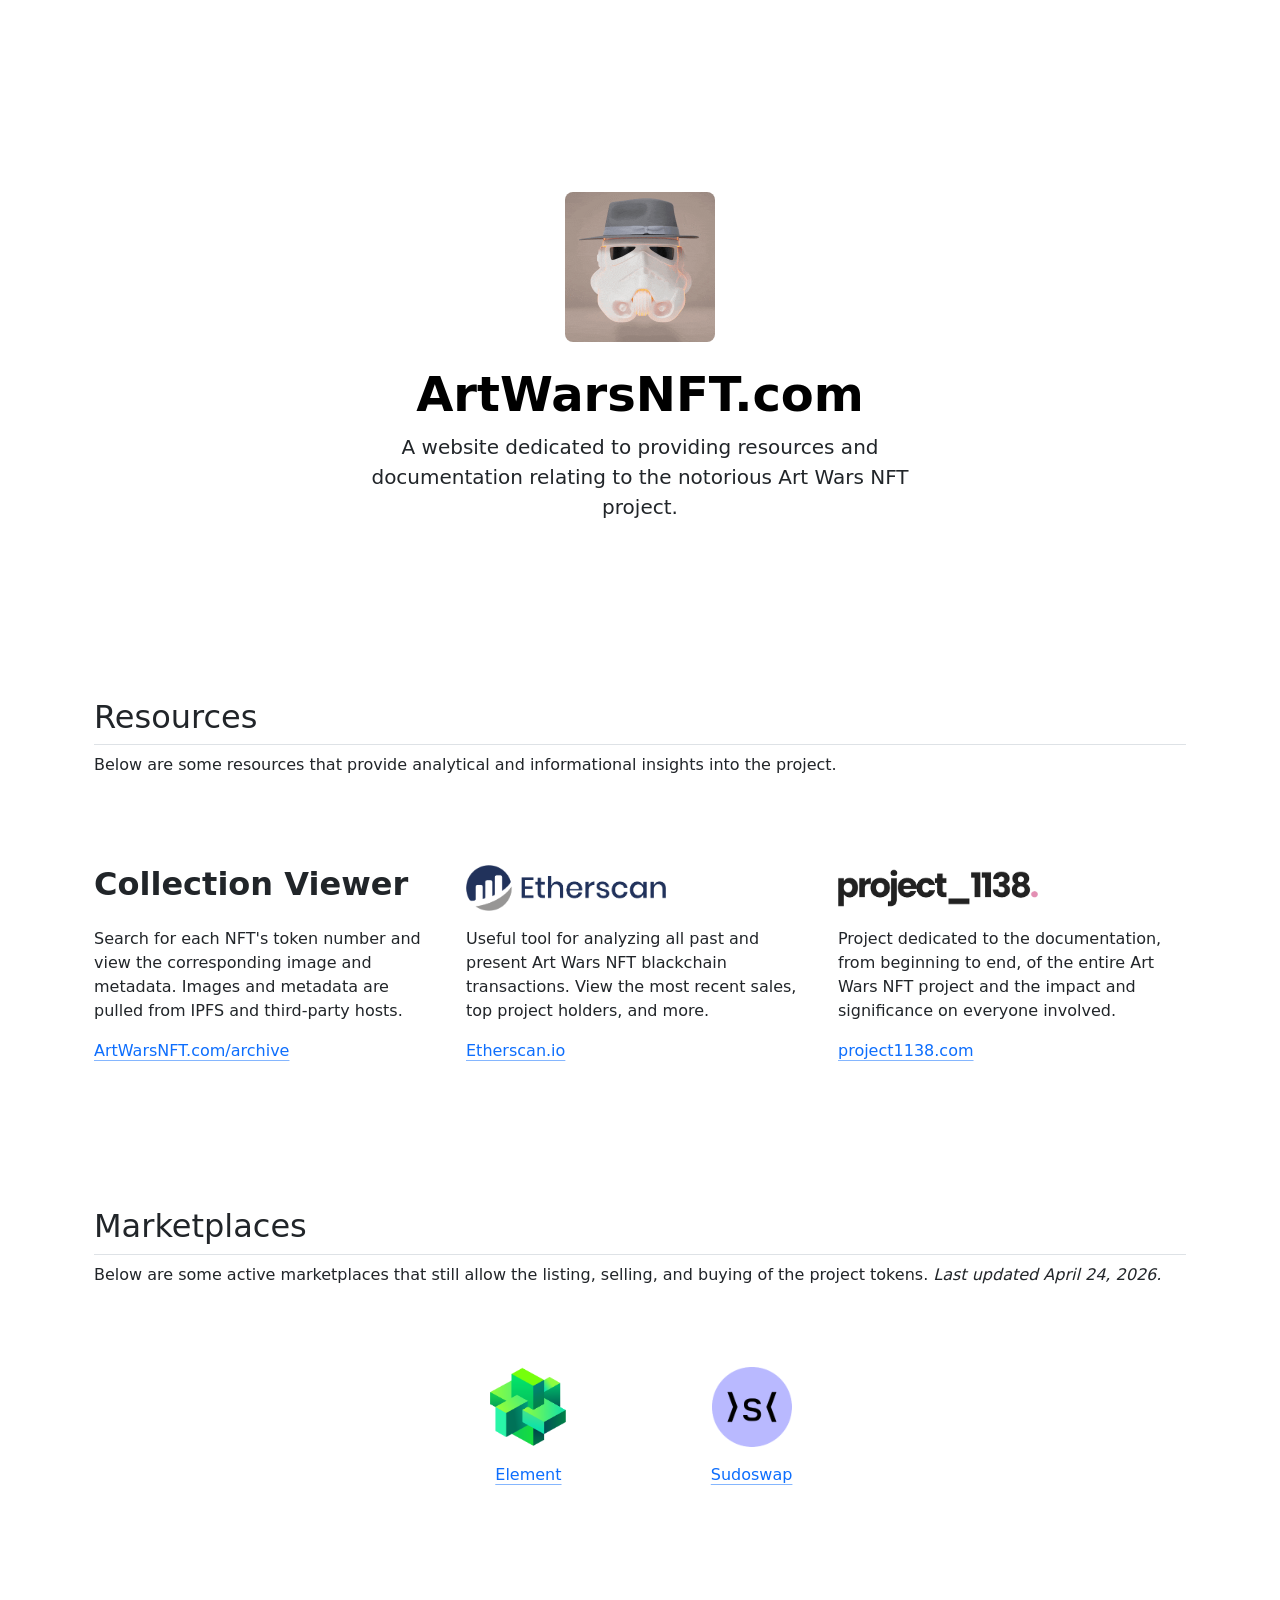
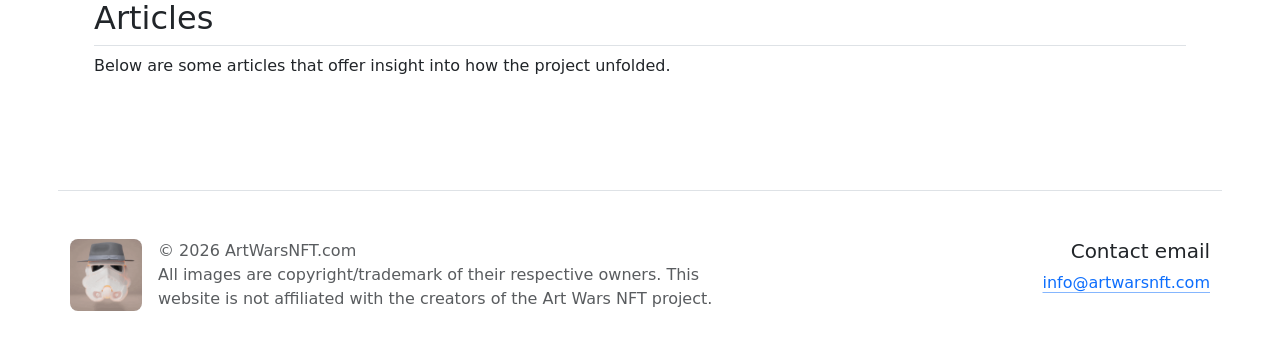
==== commit f544d566: "Update index.html -1138" ====
--- a/index.html
+++ b/index.html
@@ -66,7 +66,7 @@
             
             <p>Project dedicated to the documentation, from beginning to end, of the entire Art Wars NFT project and the impact and significance on everyone involved.</p>
             <a href="https://project1138.com/" target="_blank" class="icon-link">
-              project1338.com
+              project1138.com
               
             </a>
           </div>
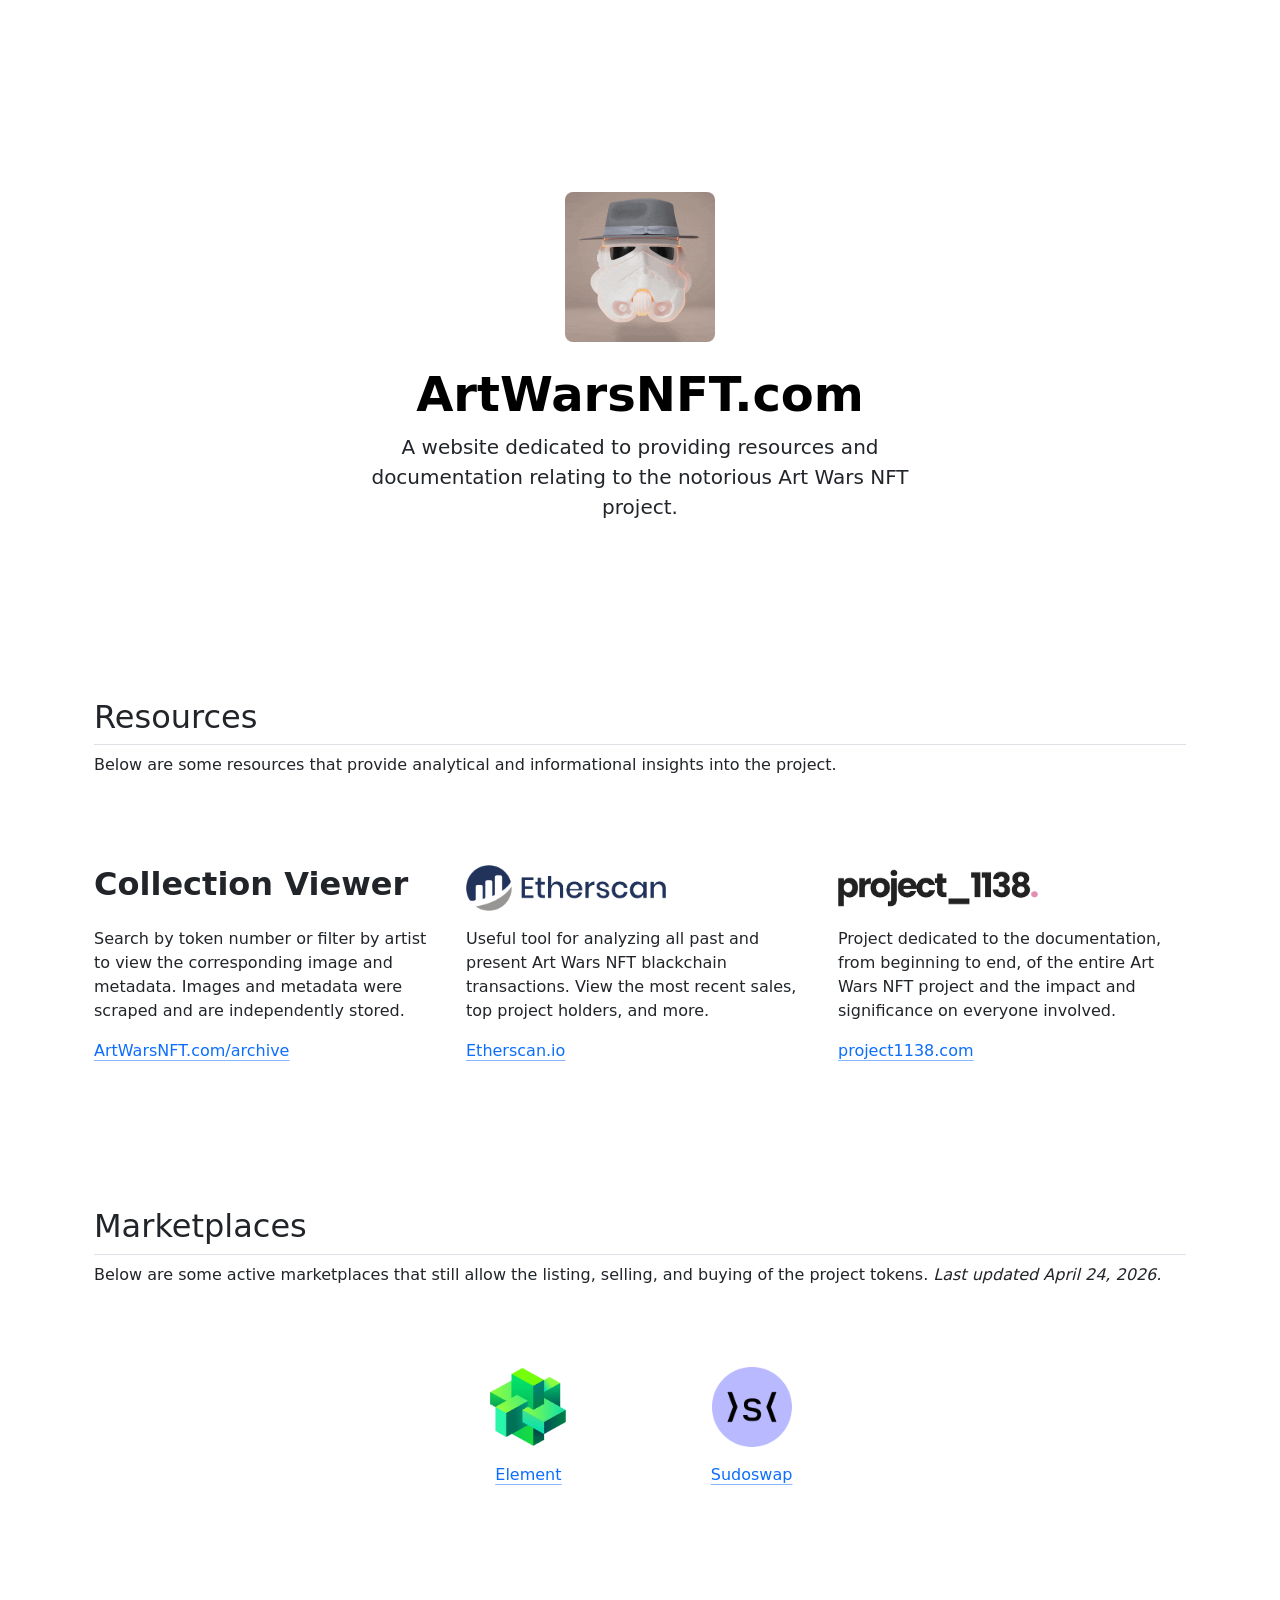
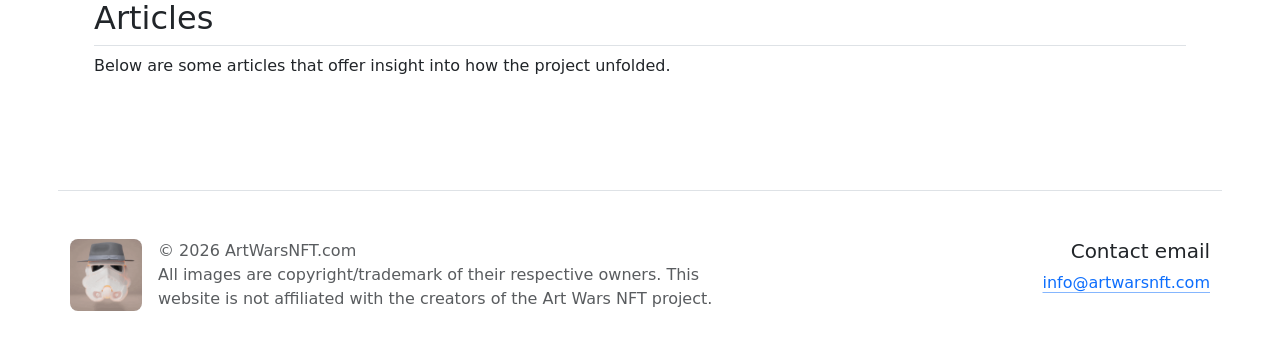
==== commit f9d37149: "Update index.html collection viewer words" ====
--- a/index.html
+++ b/index.html
@@ -41,7 +41,7 @@
             <div class="feature-icon d-inline-flex align-items-center justify-content-center fs-2 mb-3">
             <h2 class=" fw-bold">Collection Viewer</h2>
             </div>
-            <p>Search for each NFT's token number and view the corresponding image and metadata. Images and metadata are pulled from IPFS and third-party hosts.</p>
+            <p>Search by token number or filter by artist to view the corresponding image and metadata. Images and metadata were scraped and are independently stored.</p>
             <a href="../archive/" target="_blank" class="icon-link">
               ArtWarsNFT.com/archive
             </a>
